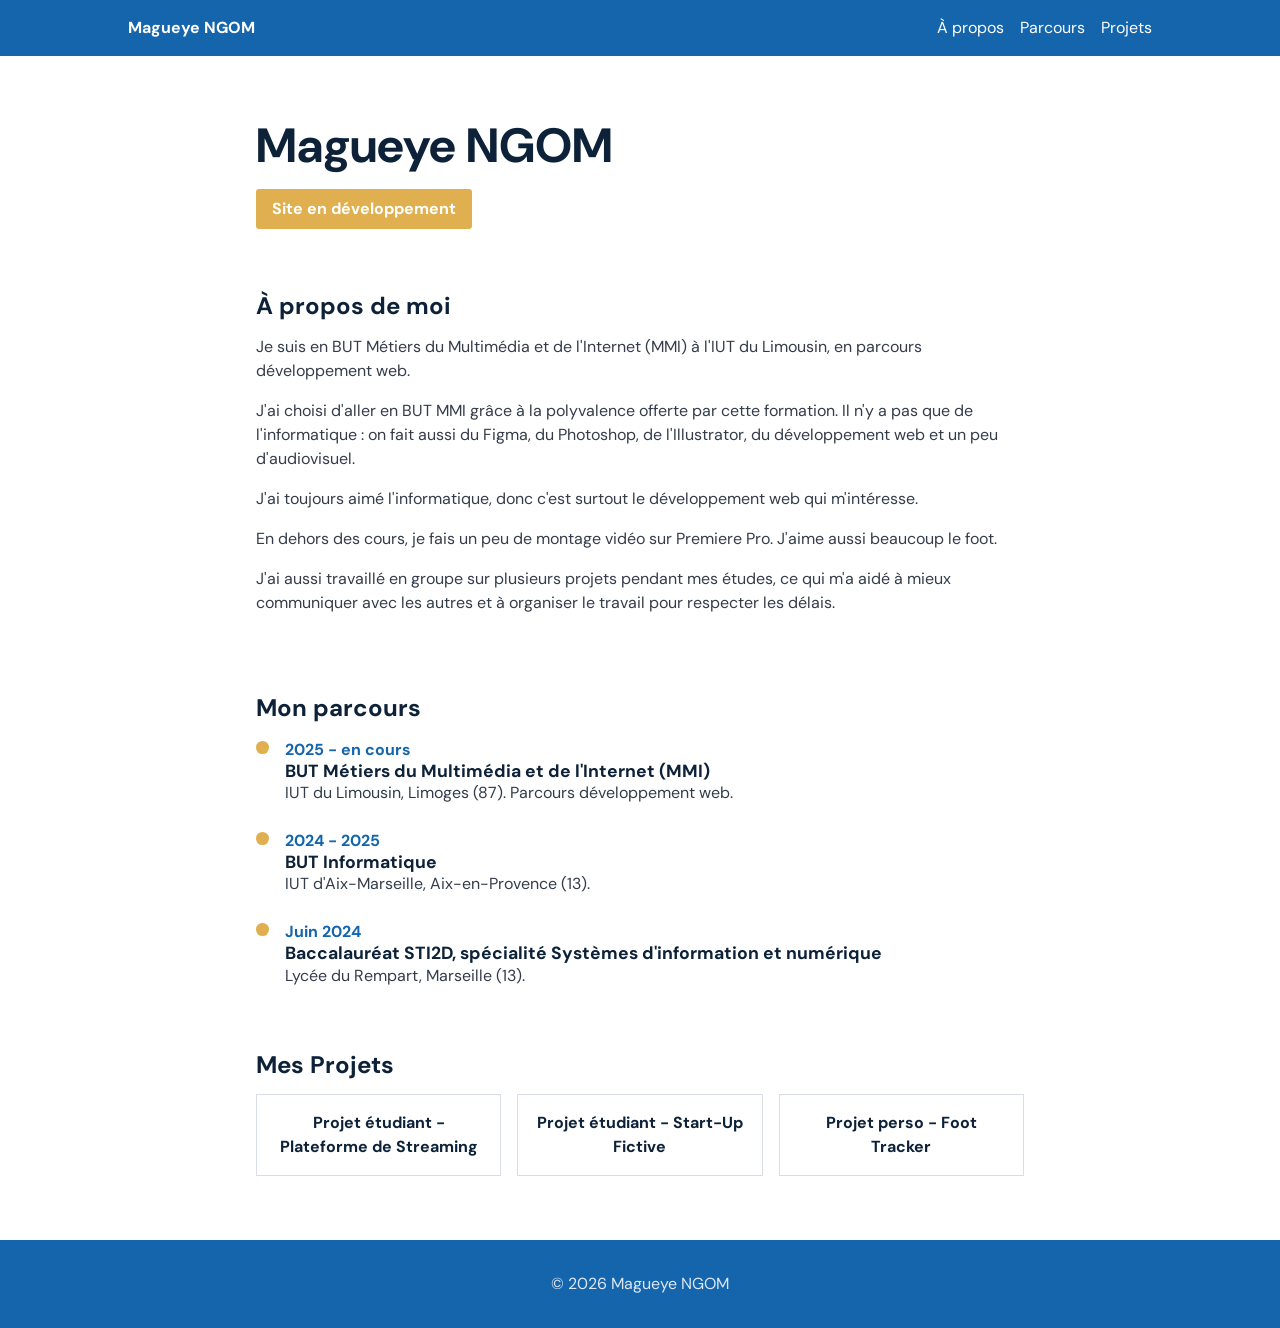
==== index.html @ 5a6d9a73 "Portfolio" ====
<!DOCTYPE html>
<html lang="fr">
<head>
    <meta charset="UTF-8">
    <meta name="viewport" content="width=device-width, initial-scale=1.0">
    <title>Magueye NGOM</title>
    <link rel="stylesheet" href="./css/global.css">
</head>
<body>
    <nav class="navigation">
        <a class="navigation__logo" href="./index.html">Magueye NGOM</a>
        <ul class="navigation__list">
            <li class="navigation__item"><a class="navigation__link" href="#about">À propos</a></li>
            <li class="navigation__item"><a class="navigation__link" href="#parcours">Parcours</a></li>
            <li class="navigation__item"><a class="navigation__link" href="#projets">Projets</a></li>
        </ul>
    </nav>

    <main>
        <section class="hero">
            <h1 class="hero__title">Magueye NGOM</h1>
            <p class="hero__statut">Site en développement</p>
        </section>

        <section class="about" id="about">
            <h2 class="about__title">À propos de moi</h2>
            <p class="about__desc">
                Je suis en BUT Métiers du Multimédia et de l'Internet (MMI) à l'IUT du Limousin, en parcours développement web.
            </p>
            <p class="about__desc">
                J'ai choisi d'aller en BUT MMI grâce à la polyvalence offerte par cette formation. Il n'y a pas que de l'informatique : on fait aussi du Figma, du Photoshop, de l'Illustrator, du développement web et un peu d'audiovisuel.
            </p>
            <p class="about__desc">
                J'ai toujours aimé l'informatique, donc c'est surtout le développement web qui m'intéresse.
            </p>
            <p class="about__desc">
                En dehors des cours, je fais un peu de montage vidéo sur Premiere Pro. J'aime aussi beaucoup le foot.
            </p>
            <p class="about__desc">
                J'ai aussi travaillé en groupe sur plusieurs projets pendant mes études,
                ce qui m'a aidé à mieux communiquer avec les autres et à organiser le travail
                pour respecter les délais.
            </p>
        </section>

        <section class="parcours" id="parcours">
            <h2 class="parcours__title">Mon parcours</h2>
            <ol class="parcours__list">
                <li class="parcours__item">
                    <span class="parcours__point"></span>
                    <div class="parcours__content">
                        <p class="parcours__date">2025 - en cours</p>
                        <h3 class="parcours__name">BUT Métiers du Multimédia et de l'Internet (MMI)</h3>
                        <p class="parcours__lieu">IUT du Limousin, Limoges (87). Parcours développement web.</p>
                    </div>
                </li>
                <li class="parcours__item">
                    <span class="parcours__point"></span>
                    <div class="parcours__content">
                        <p class="parcours__date">2024 - 2025</p>
                        <h3 class="parcours__name">BUT Informatique</h3>
                        <p class="parcours__lieu">IUT d'Aix-Marseille, Aix-en-Provence (13).</p>
                    </div>
                </li>
                <li class="parcours__item">
                    <span class="parcours__point"></span>
                    <div class="parcours__content">
                        <p class="parcours__date">Juin 2024</p>
                        <h3 class="parcours__name">Baccalauréat STI2D, spécialité Systèmes d'information et numérique</h3>
                        <p class="parcours__lieu">Lycée du Rempart, Marseille (13).</p>
                    </div>
                </li>
            </ol>
        </section>

        <section class="projets" id="projets">
            <h2 class="projets__title">Mes Projets</h2>
            <ul class="projets__list">
                <li class="projets__item"><a class="projets__link" href="./projets/areena.html">Projet étudiant - Plateforme de Streaming</a></li>
                <li class="projets__item"><a class="projets__link" href="./projets/starter-startup.html">Projet étudiant - Start-Up Fictive</a></li>
                <li class="projets__item"><a class="projets__link" href="./projets/foot-tracker.html">Projet perso - Foot Tracker</a></li>
            </ul>
        </section>
    </main>

    <footer class="footer">
        <p class="footer__txt">© 2026 Magueye NGOM</p>
    </footer>
</body>
</html>
---- css/global.css ----
@layer variables, reset, base, components;

@import "./variables.css" layer(variables);
@import "./reset.css" layer(reset);
@import "./base.css" layer(base);

@import "../component/Navigation/style.css" layer(components);
@import "../component/Hero/style.css" layer(components);
@import "../component/About/style.css" layer(components);
@import "../component/Parcours/style.css" layer(components);
@import "../component/Projets/style.css" layer(components);
@import "../component/Footer/style.css" layer(components);
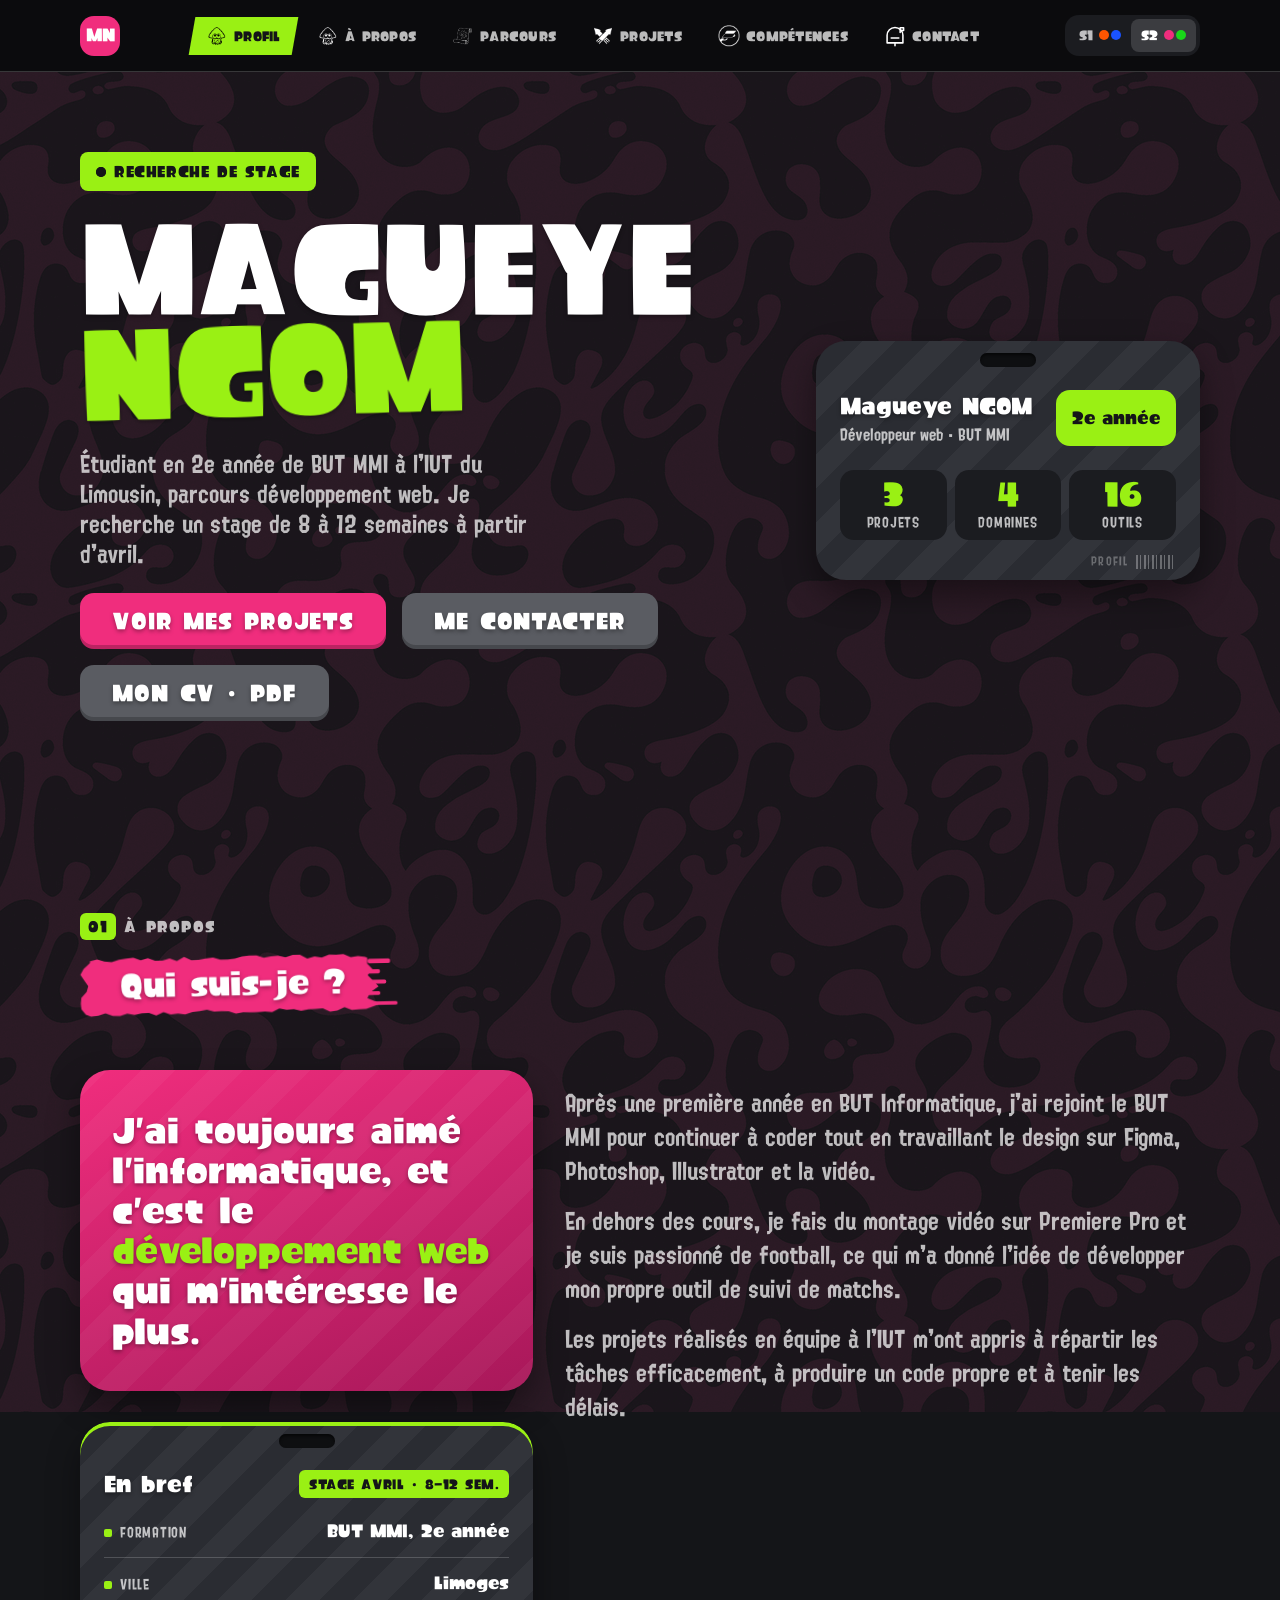
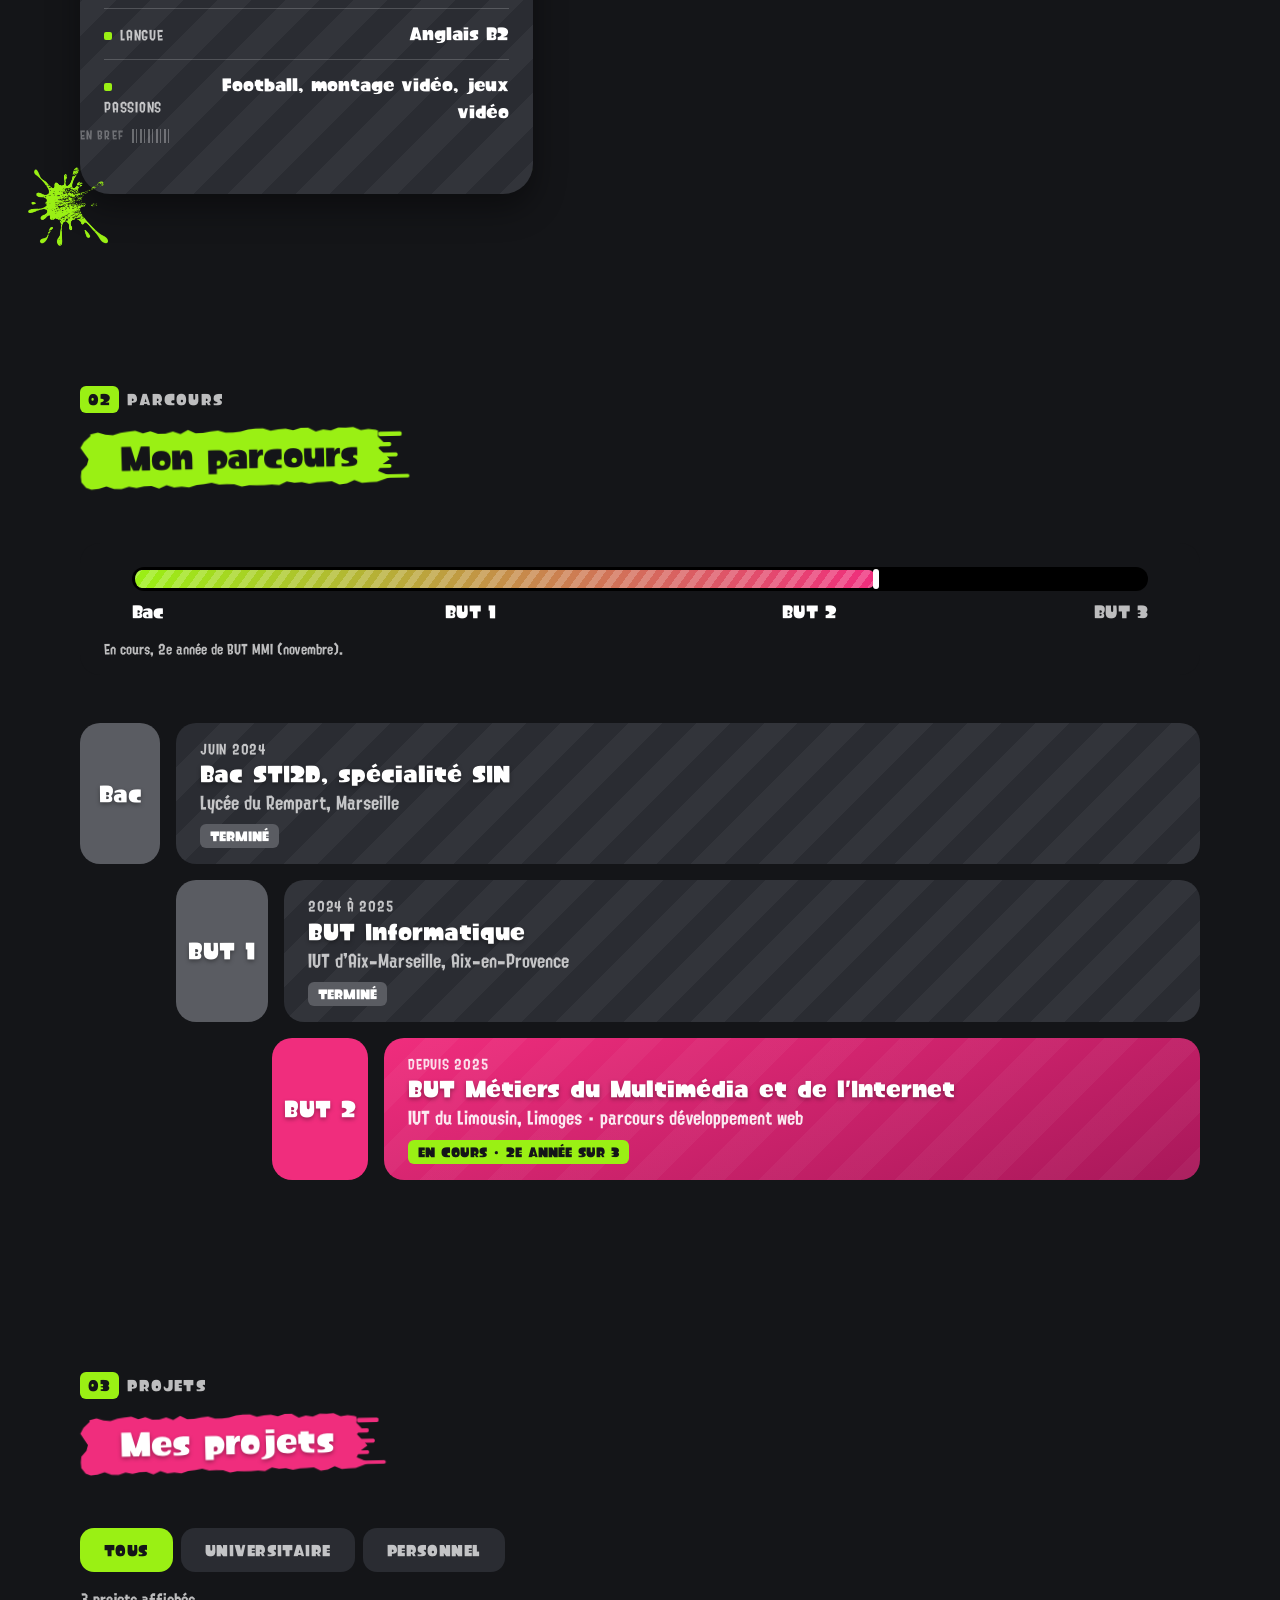
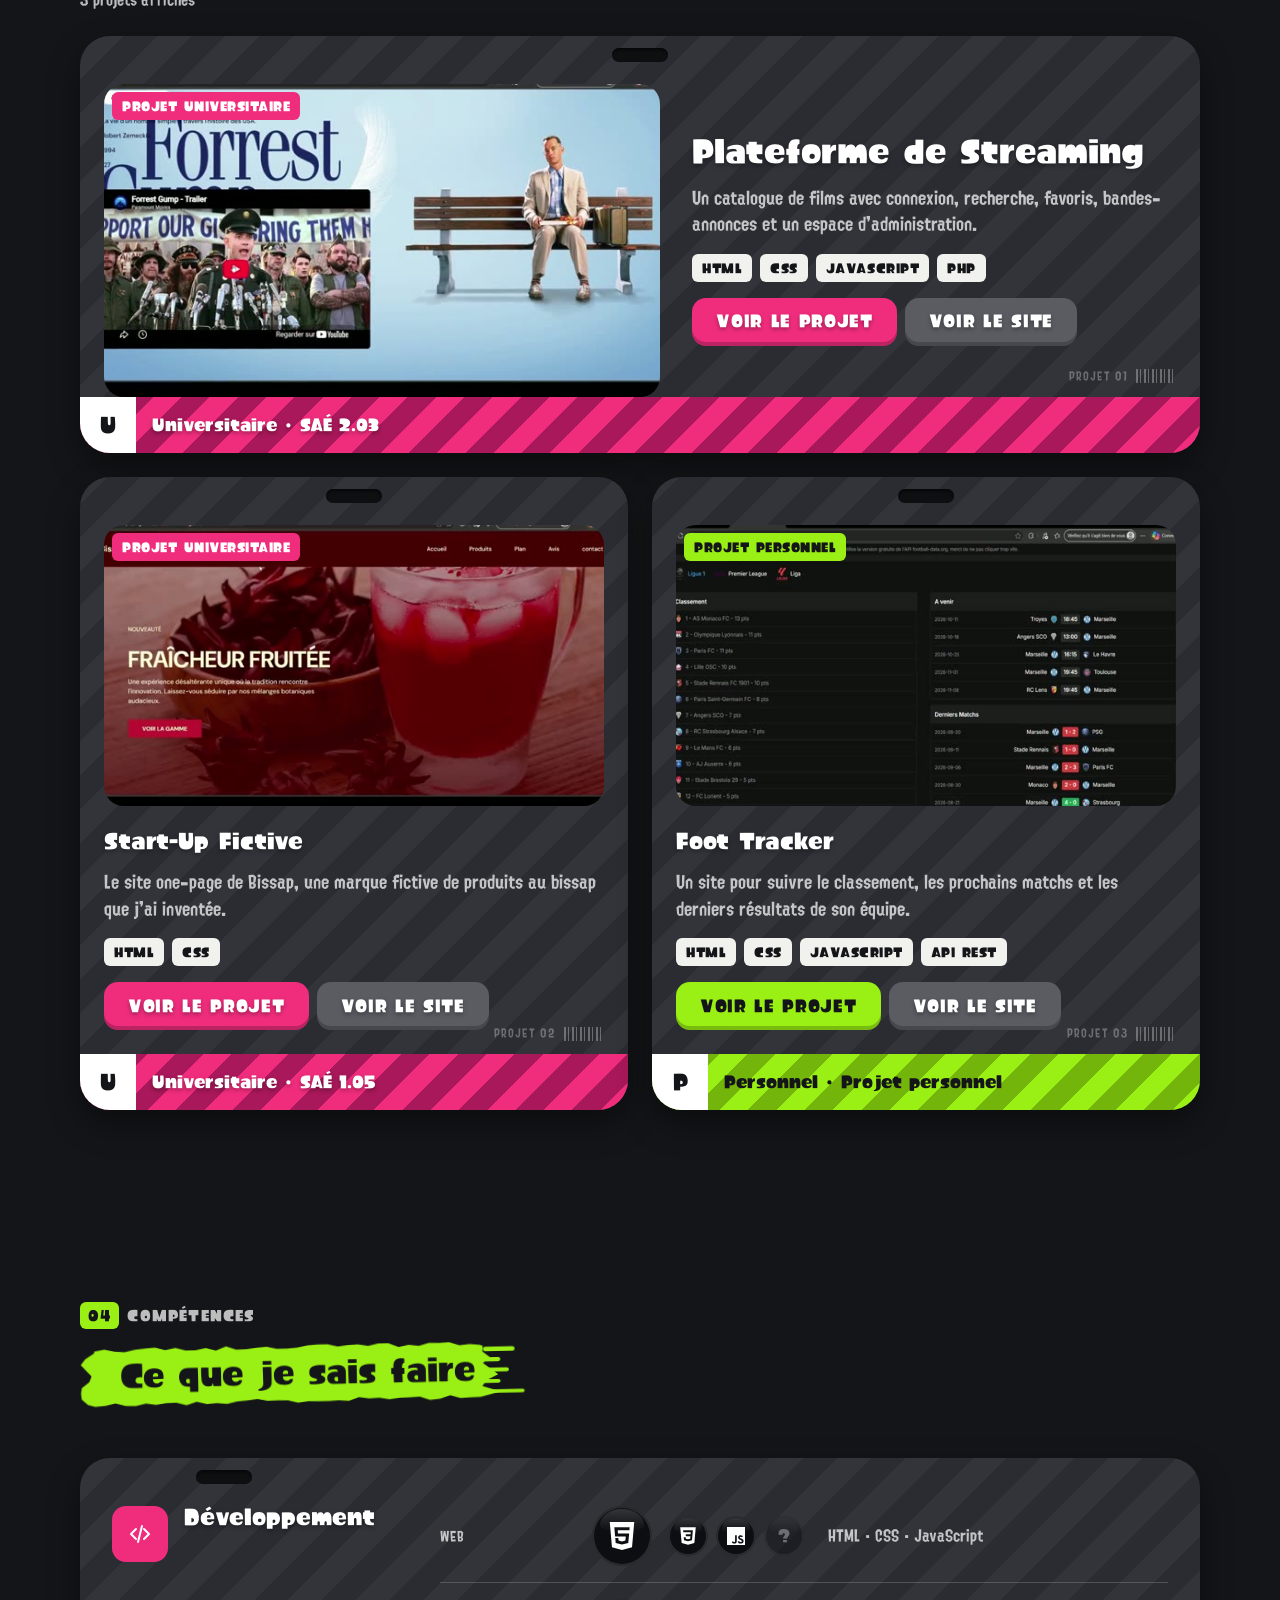
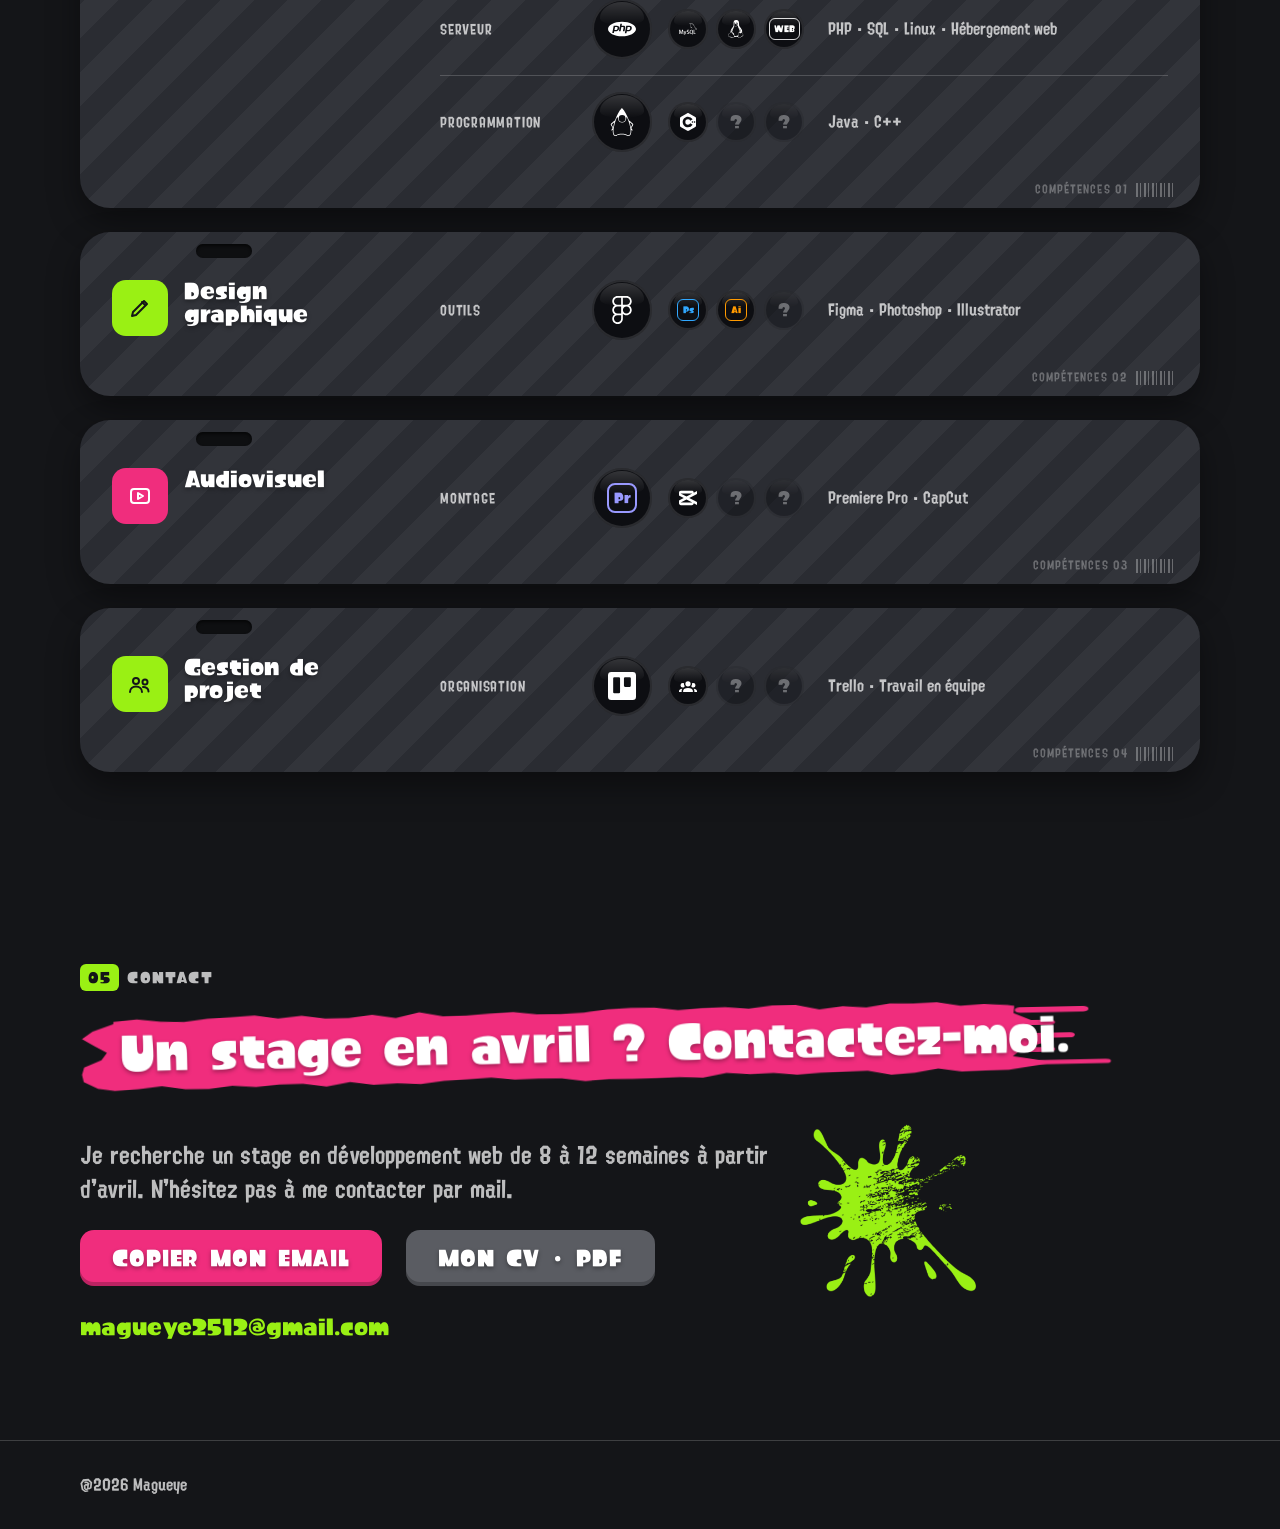
==== commit 31691ad6: "Nouveau portfolio thème Splatoon" ====
--- a/index.html
+++ b/index.html
@@ -1,90 +1,154 @@
 <!DOCTYPE html>
-<html lang="fr">
-<head>
-    <meta charset="UTF-8">
-    <meta name="viewport" content="width=device-width, initial-scale=1.0">
-    <title>Magueye NGOM</title>
-    <link rel="stylesheet" href="./css/global.css">
-</head>
-<body>
-    <nav class="navigation">
-        <a class="navigation__logo" href="./index.html">Magueye NGOM</a>
-        <ul class="navigation__list">
-            <li class="navigation__item"><a class="navigation__link" href="#about">À propos</a></li>
-            <li class="navigation__item"><a class="navigation__link" href="#parcours">Parcours</a></li>
-            <li class="navigation__item"><a class="navigation__link" href="#projets">Projets</a></li>
-        </ul>
-    </nav>
+<html lang="fr" data-theme="splatoon2">
+  <head>
+    <meta charset="UTF-8" />
+    <meta name="viewport" content="width=device-width, initial-scale=1.0" />
+    <meta name="theme-color" content="#0b0b0d" />
+    <title>Magueye NGOM, portfolio étudiant en BUT MMI</title>
+    <meta
+      name="description"
+      content="Portfolio de Magueye NGOM, étudiant en BUT MMI à l'IUT du Limousin, parcours développement web. À la recherche d'un stage de 8 à 12 semaines à partir d'avril."
+    />
+    <link rel="preload" href="assets/fonts/Splatoon1.otf" as="font" type="font/otf" crossorigin />
+    <link rel="preload" href="assets/fonts/Splatoon2.otf" as="font" type="font/otf" crossorigin />
+    <link rel="stylesheet" href="css/global.css" />
+    <script src="js/theme.js"></script>
+    <script src="js/data.js" defer></script>
+    <script src="js/render.js" defer></script>
+    <script src="js/animations.js" defer></script>
+    <script src="js/app.js" defer></script>
+  </head>
+  <body>
+    <div class="bg-splatnet-layer" aria-hidden="true"></div>
+    <a class="lien-evitement" href="#contenu">Aller au contenu</a>
 
-    <main>
-        <section class="hero">
-            <h1 class="hero__title">Magueye NGOM</h1>
-            <p class="hero__statut">Site en développement</p>
-        </section>
+    <header class="navigation">
+      <div class="navigation__conteneur">
+        <a class="navigation__marque" href="#accueil" aria-label="Magueye NGOM, retour à l'accueil">MN</a>
 
-        <section class="about" id="about">
-            <h2 class="about__title">À propos de moi</h2>
-            <p class="about__desc">
-                Je suis en BUT Métiers du Multimédia et de l'Internet (MMI) à l'IUT du Limousin, en parcours développement web.
-            </p>
-            <p class="about__desc">
-                J'ai choisi d'aller en BUT MMI grâce à la polyvalence offerte par cette formation. Il n'y a pas que de l'informatique : on fait aussi du Figma, du Photoshop, de l'Illustrator, du développement web et un peu d'audiovisuel.
-            </p>
-            <p class="about__desc">
-                J'ai toujours aimé l'informatique, donc c'est surtout le développement web qui m'intéresse.
-            </p>
-            <p class="about__desc">
-                En dehors des cours, je fais un peu de montage vidéo sur Premiere Pro. J'aime aussi beaucoup le foot.
-            </p>
-            <p class="about__desc">
-                J'ai aussi travaillé en groupe sur plusieurs projets pendant mes études,
-                ce qui m'a aidé à mieux communiquer avec les autres et à organiser le travail
-                pour respecter les délais.
-            </p>
-        </section>
+        <nav class="navigation__onglets" aria-label="Sections du portfolio">
+          <a class="onglet onglet--actif" href="#accueil" data-onglet="accueil">
+            <span class="onglet__contenu">
+              <img class="onglet__icone" src="assets/icons/nav-profil.png" alt="" width="22" height="22" />
+              <span class="onglet__nom">Profil</span>
+            </span>
+          </a>
+          <a class="onglet" href="#apropos" data-onglet="apropos">
+            <span class="onglet__contenu">
+              <img class="onglet__icone" src="assets/icons/nav-profil.png" alt="" width="22" height="22" />
+              <span class="onglet__nom">À propos</span>
+            </span>
+          </a>
+          <a class="onglet" href="#parcours" data-onglet="parcours">
+            <span class="onglet__contenu">
+              <img class="onglet__icone" src="assets/icons/nav-parcours.png" alt="" width="22" height="22" />
+              <span class="onglet__nom">Parcours</span>
+            </span>
+          </a>
+          <a class="onglet" href="#projets" data-onglet="projets">
+            <span class="onglet__contenu">
+              <img class="onglet__icone" src="assets/icons/nav-projets.png" alt="" width="22" height="22" />
+              <span class="onglet__nom">Projets</span>
+            </span>
+          </a>
+          <a class="onglet" href="#competences" data-onglet="competences">
+            <span class="onglet__contenu">
+              <img class="onglet__icone" src="assets/icons/nav-equipement.png" alt="" width="22" height="22" />
+              <span class="onglet__nom">Compétences</span>
+            </span>
+          </a>
+          <a class="onglet" href="#contact" data-onglet="contact">
+            <span class="onglet__contenu">
+              <img class="onglet__icone" src="assets/icons/nav-contact.svg" alt="" width="22" height="22" />
+              <span class="onglet__nom">Contact</span>
+            </span>
+          </a>
+        </nav>
 
-        <section class="parcours" id="parcours">
-            <h2 class="parcours__title">Mon parcours</h2>
-            <ol class="parcours__list">
-                <li class="parcours__item">
-                    <span class="parcours__point"></span>
-                    <div class="parcours__content">
-                        <p class="parcours__date">2025 - en cours</p>
-                        <h3 class="parcours__name">BUT Métiers du Multimédia et de l'Internet (MMI)</h3>
-                        <p class="parcours__lieu">IUT du Limousin, Limoges (87). Parcours développement web.</p>
-                    </div>
-                </li>
-                <li class="parcours__item">
-                    <span class="parcours__point"></span>
-                    <div class="parcours__content">
-                        <p class="parcours__date">2024 - 2025</p>
-                        <h3 class="parcours__name">BUT Informatique</h3>
-                        <p class="parcours__lieu">IUT d'Aix-Marseille, Aix-en-Provence (13).</p>
-                    </div>
-                </li>
-                <li class="parcours__item">
-                    <span class="parcours__point"></span>
-                    <div class="parcours__content">
-                        <p class="parcours__date">Juin 2024</p>
-                        <h3 class="parcours__name">Baccalauréat STI2D, spécialité Systèmes d'information et numérique</h3>
-                        <p class="parcours__lieu">Lycée du Rempart, Marseille (13).</p>
-                    </div>
-                </li>
-            </ol>
-        </section>
+        <div class="navigation__outils">
+          <div class="theme" role="group" aria-label="Thème de couleurs">
+            <button class="theme__choix" type="button" data-theme-choix="splatoon1" aria-pressed="false" title="Thème Splatoon 1, orange et bleu">
+              <span class="theme__nom">S1</span>
+              <span class="theme__duo" aria-hidden="true"><i class="theme__point theme__point--s1-1"></i><i class="theme__point theme__point--s1-2"></i></span>
+            </button>
+            <button class="theme__choix" type="button" data-theme-choix="splatoon2" aria-pressed="true" title="Thème Splatoon 2, rose et vert">
+              <span class="theme__nom">S2</span>
+              <span class="theme__duo" aria-hidden="true"><i class="theme__point theme__point--s2-1"></i><i class="theme__point theme__point--s2-2"></i></span>
+            </button>
+          </div>
+        </div>
+      </div>
+      <div class="barre-encre" aria-hidden="true"><span class="barre-encre__remplissage"></span></div>
+    </header>
 
-        <section class="projets" id="projets">
-            <h2 class="projets__title">Mes Projets</h2>
-            <ul class="projets__list">
-                <li class="projets__item"><a class="projets__link" href="./projets/areena.html">Projet étudiant - Plateforme de Streaming</a></li>
-                <li class="projets__item"><a class="projets__link" href="./projets/starter-startup.html">Projet étudiant - Start-Up Fictive</a></li>
-                <li class="projets__item"><a class="projets__link" href="./projets/foot-tracker.html">Projet perso - Foot Tracker</a></li>
-            </ul>
-        </section>
+    <main id="contenu">
+      <section class="profil" id="accueil" aria-labelledby="titre-profil" data-rendu="profil">
+        <noscript><div class="conteneur"><h1>Magueye NGOM</h1><p>Étudiant en BUT MMI, développement web.</p></div></noscript>
+      </section>
+
+      <section class="section" id="apropos" aria-labelledby="titre-apropos">
+        <div class="conteneur">
+          <header class="section__entete">
+            <p class="section__numero"><span class="section__rang">01</span>À propos</p>
+            <h2 class="bande-titre" id="titre-apropos"><span class="bande-titre__texte">Qui suis-je ?</span></h2>
+          </header>
+          <div data-rendu="apropos"></div>
+        </div>
+      </section>
+
+      <section class="section section--alt" id="parcours" aria-labelledby="titre-parcours">
+        <div class="conteneur">
+          <header class="section__entete">
+            <p class="section__numero"><span class="section__rang">02</span>Parcours</p>
+            <h2 class="bande-titre bande-titre--secondaire" id="titre-parcours"><span class="bande-titre__texte">Mon parcours</span></h2>
+          </header>
+          <div data-rendu="parcours"></div>
+        </div>
+      </section>
+
+      <section class="section" id="projets" aria-labelledby="titre-projets">
+        <div class="conteneur">
+          <header class="section__entete">
+            <p class="section__numero"><span class="section__rang">03</span>Projets</p>
+            <h2 class="bande-titre" id="titre-projets"><span class="bande-titre__texte">Mes projets</span></h2>
+          </header>
+          <div data-rendu="projets"></div>
+        </div>
+      </section>
+
+      <section class="section section--alt" id="competences" aria-labelledby="titre-competences">
+        <div class="conteneur">
+          <header class="section__entete">
+            <p class="section__numero"><span class="section__rang">04</span>Compétences</p>
+            <h2 class="bande-titre bande-titre--secondaire" id="titre-competences"><span class="bande-titre__texte">Ce que je sais faire</span></h2>
+          </header>
+          <div class="equipements" data-rendu="competences"></div>
+        </div>
+      </section>
+
+      <section class="section section--contact" id="contact" aria-labelledby="titre-contact">
+        <div class="conteneur">
+          <header class="section__entete">
+            <p class="section__numero"><span class="section__rang">05</span>Contact</p>
+            <h2 class="bande-titre bande-titre--grand" id="titre-contact"><span class="bande-titre__texte">Un stage en avril ? Contactez-moi.</span></h2>
+          </header>
+          <div data-rendu="contact"></div>
+        </div>
+      </section>
     </main>
 
-    <footer class="footer">
-        <p class="footer__txt">© 2026 Magueye NGOM</p>
+    <footer class="pied">
+      <div class="conteneur">
+        <p>@2026 Magueye</p>
+      </div>
     </footer>
-</body>
+
+    <dialog class="modale" id="modale" aria-labelledby="modale-titre">
+      <div class="modale__contenu" data-modale-contenu></div>
+    </dialog>
+
+    <div class="toast" role="status" aria-live="polite" data-toast></div>
+
+    <div class="infobulle" id="infobulle" role="tooltip" hidden></div>
+  </body>
 </html>
--- a/css/global.css
+++ b/css/global.css
@@ -1,12 +1,11 @@
-@layer variables, reset, base, components;
+@layer tokens, reset, base, atomes, molecules, organismes, template, animations;
 
-@import "./variables.css" layer(variables);
-@import "./reset.css" layer(reset);
-@import "./base.css" layer(base);
-
-@import "../component/Navigation/style.css" layer(components);
-@import "../component/Hero/style.css" layer(components);
-@import "../component/About/style.css" layer(components);
-@import "../component/Parcours/style.css" layer(components);
-@import "../component/Projets/style.css" layer(components);
-@import "../component/Footer/style.css" layer(components);
+@import url("fonts.css");
+@import url("tokens.css") layer(tokens);
+@import url("reset.css") layer(reset);
+@import url("base.css") layer(base);
+@import url("atomes.css") layer(atomes);
+@import url("molecules.css") layer(molecules);
+@import url("organismes.css") layer(organismes);
+@import url("template.css") layer(template);
+@import url("animations.css") layer(animations);
